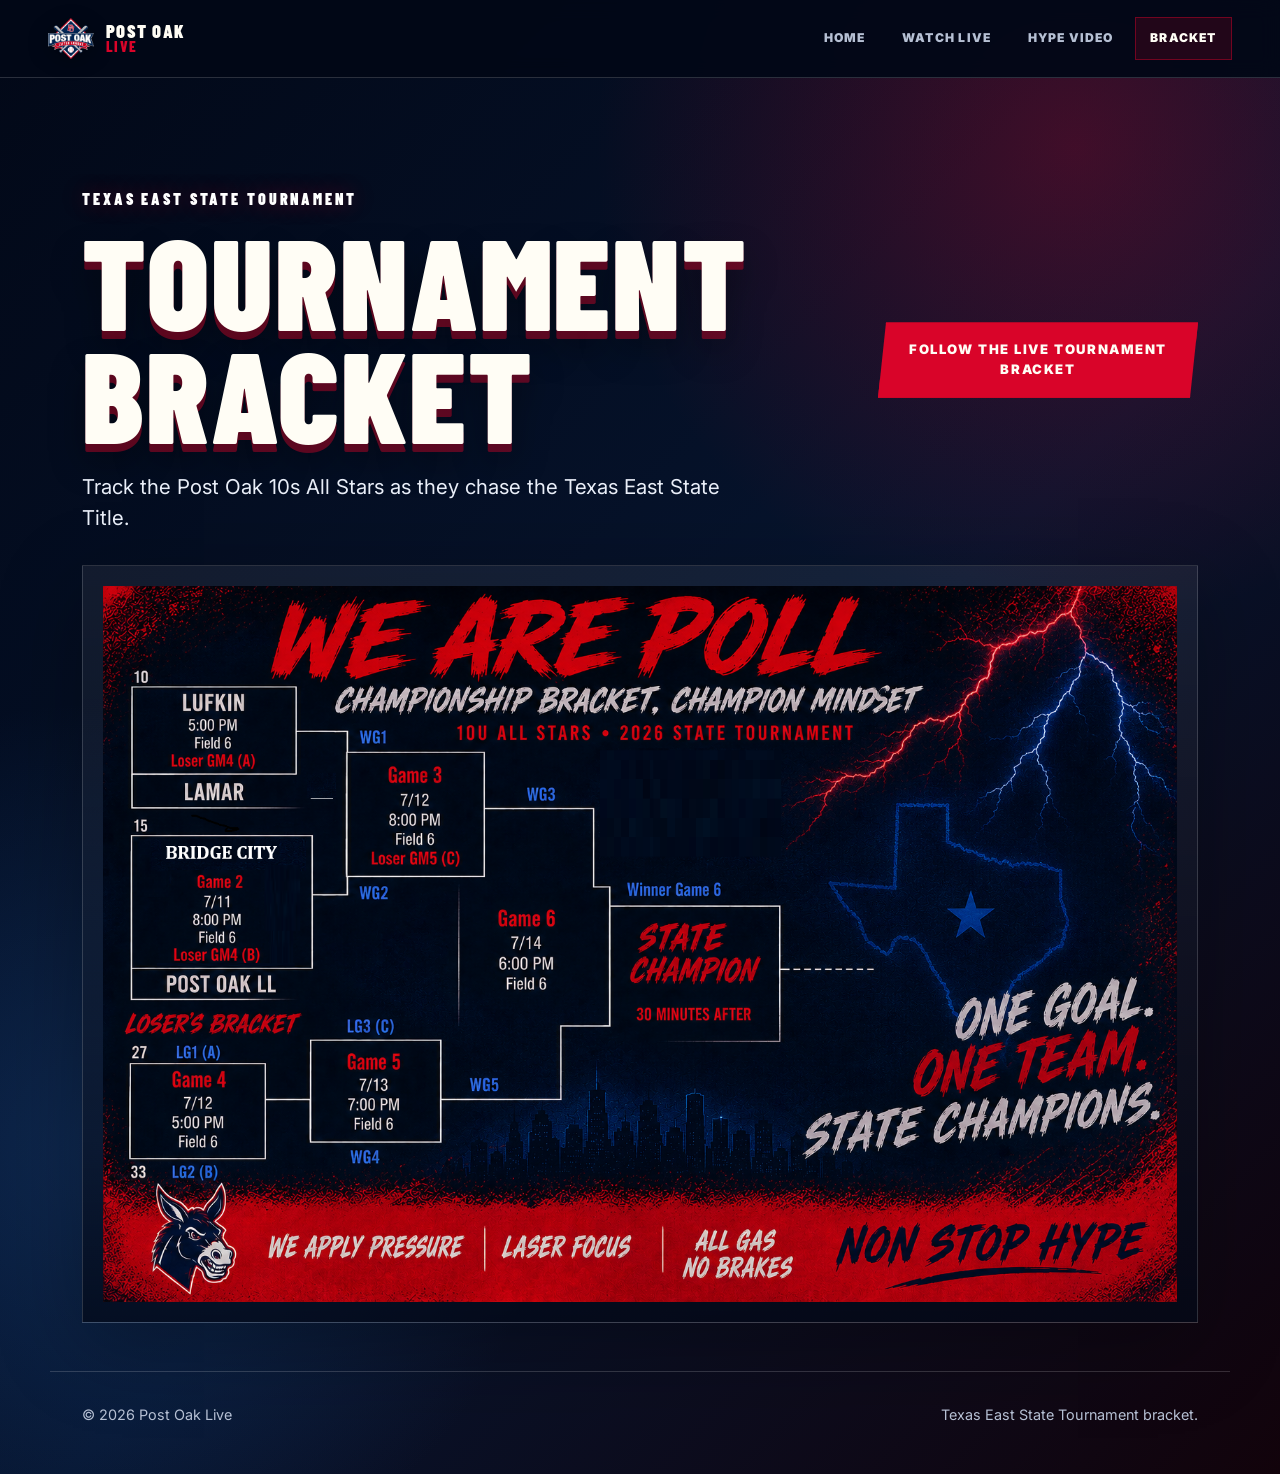
==== bracket.html @ ac1970f5 "Deploy clean Post Oak Live site" ====
<!doctype html>
<html lang="en">
<head>
  <meta charset="utf-8" />
  <meta name="viewport" content="width=device-width, initial-scale=1" />
  <title>Tournament Bracket | Post Oak Live</title>
  <meta name="description" content="View the Texas East tournament bracket for the Post Oak 10s All Stars." />
  <link rel="icon" href="assets/brand/post-oak-logo-512.png" />
  <link rel="preconnect" href="https://fonts.googleapis.com">
  <link rel="preconnect" href="https://fonts.gstatic.com" crossorigin>
  <link href="https://fonts.googleapis.com/css2?family=Barlow+Condensed:wght@500;600;700;800;900&family=Inter:wght@400;500;600;700;800&display=swap" rel="stylesheet">
  <link rel="stylesheet" href="styles.css" />
</head>
<body>
  <a class="skip-link" href="#main">Skip to content</a>
  <header class="site-header solid">
    <a class="brand" href="index.html" aria-label="Post Oak Live home">
      <img src="assets/brand/post-oak-logo-512.png" alt="Post Oak Little League logo" />
      <span><strong>Post Oak</strong><em>Live</em></span>
    </a>
    <nav aria-label="Primary navigation">
      <a class="nav-link" href="index.html">Home</a>
      <a class="nav-link" href="live.html">Watch Live</a>
      <a class="nav-link" href="hype.html">Hype Video</a>
      <a class="nav-link active" href="bracket.html">Bracket</a>
    </nav>
  </header>

  <main id="main" class="watch-page bracket-page">
    <section class="watch-hero bracket-hero">
      <div>
        <p class="eyebrow">Texas East State Tournament</p>
        <h1>Tournament Bracket</h1>
        <p class="lede">Track the Post Oak 10s All Stars as they chase the Texas East State Title.</p>
      </div>
      <a class="btn btn-primary" href="https://docs.google.com/spreadsheets/d/1FHuu6guCXyWBLNHMTBrC_aJTbhWqQGWR9Itczp3hhUU/edit?gid=936683304#gid=936683304" target="_blank" rel="noopener noreferrer">Follow the Live Tournament Bracket</a>
    </section>

    <section class="bracket-shell" aria-label="Texas East tournament bracket image">
      <img src="assets/bracket/texas-east-bracket.png" alt="Texas East Little League tournament bracket" />
    </section>
  </main>

  <footer class="site-footer">
    <span>© <span id="year"></span> Post Oak Live</span>
    <span>Texas East State Tournament bracket.</span>
  </footer>
  <script src="site.js"></script>
</body>
</html>
---- styles.css ----
:root {
  --navy: #061b3d;
  --navy-deep: #020817;
  --navy-ink: #0a2b5d;
  --red: #d90429;
  --red-deep: #8b0018;
  --white: #fffdf5;
  --ice: #e9eef8;
  --muted: #b6c0d4;
  --silver: #aeb6c3;
  --panel: rgba(5, 18, 42, 0.86);
  --line: rgba(255, 255, 255, 0.16);
  --red-line: rgba(217, 4, 41, 0.44);
  --max: 1180px;
  --header: 78px;
}
* { box-sizing: border-box; }
html { scroll-behavior: smooth; }
body {
  margin: 0;
  min-height: 100vh;
  background:
    radial-gradient(circle at 84% 10%, rgba(217, 4, 41, .28), transparent 30rem),
    radial-gradient(circle at 8% 78%, rgba(31, 83, 151, .34), transparent 28rem),
    linear-gradient(135deg, var(--navy-deep), #06142e 56%, #12030b);
  color: var(--white);
  font-family: Inter, system-ui, -apple-system, BlinkMacSystemFont, "Segoe UI", sans-serif;
  line-height: 1.5;
}
a { color: inherit; }
.skip-link {
  position: fixed; left: 1rem; top: 1rem; transform: translateY(-140%); z-index: 20;
  padding: .7rem 1rem; border: 1px solid var(--red); background: var(--navy-deep); color: var(--white);
}
.skip-link:focus { transform: translateY(0); }
.site-header {
  position: fixed; inset: 0 0 auto; z-index: 10; height: var(--header);
  display: flex; align-items: center; justify-content: space-between; gap: 1rem;
  padding: 0 clamp(1rem, 4vw, 3rem);
  background: linear-gradient(180deg, rgba(2, 8, 23, .92), rgba(2, 8, 23, .42), transparent);
  border-bottom: 1px solid transparent; backdrop-filter: blur(10px);
}
.site-header.solid, .site-header.is-scrolled { background: rgba(2, 8, 23, .94); border-bottom-color: var(--line); }
.brand { display: inline-flex; align-items: center; gap: .75rem; text-decoration: none; min-width: max-content; }
.brand img { width: 46px; height: 48px; object-fit: contain; filter: drop-shadow(0 4px 10px rgba(0,0,0,.35)); }
.brand span { display: grid; line-height: .9; text-transform: uppercase; letter-spacing: .08em; font-family: "Barlow Condensed", Inter, sans-serif; }
.brand strong { font-size: 1.15rem; font-weight: 900; }
.brand em { color: var(--red); font-style: normal; font-weight: 800; font-size: .95rem; }
nav { display: flex; align-items: center; gap: .35rem; }
.nav-link { text-decoration: none; text-transform: uppercase; letter-spacing: .1em; font-size: .76rem; font-weight: 900; color: var(--muted); padding: .7rem .9rem; border: 1px solid transparent; }
.nav-link:hover, .nav-link:focus-visible, .nav-link.active { color: var(--white); border-color: var(--red-line); background: rgba(217,4,41,.14); }
.scene { position: relative; overflow: hidden; min-height: 100svh; padding: calc(var(--header) + 4rem) clamp(1.2rem, 5vw, 5rem) 4rem; }
.hero { display: grid; grid-template-columns: minmax(0, 1fr) minmax(300px, 420px); align-items: end; gap: clamp(2rem, 5vw, 5rem); background:
    linear-gradient(90deg, rgba(2,8,23,.98), rgba(6,27,61,.78) 46%, rgba(6,27,61,.45)),
    radial-gradient(circle at 76% 40%, rgba(217,4,41,.28), transparent 23rem),
    linear-gradient(135deg, #020817, #08285a 58%, #0e0210);
}
.paint-scrape { position: absolute; inset: 0; opacity: .42; background:
    linear-gradient(115deg, transparent 0 44%, rgba(255,255,255,.18) 44.15% 44.38%, transparent 44.6%),
    linear-gradient(64deg, transparent 0 58%, rgba(217,4,41,.42) 58.15% 58.48%, transparent 58.7%),
    repeating-linear-gradient(-8deg, transparent 0 42px, rgba(255,255,255,.032) 43px 45px);
  transform: skewY(-4deg) scale(1.08); }
.hero-copy, .hero-card, .scorebug { position: relative; z-index: 1; }
.eyebrow { margin: 0 0 .85rem; color: #ffffff; font-family: "Barlow Condensed", Inter, sans-serif; text-transform: uppercase; letter-spacing: .18em; font-weight: 900; font-size: clamp(.84rem, 2vw, 1rem); text-shadow: 0 0 22px rgba(217,4,41,.45); }
h1, h2, h3 { margin: 0; font-family: "Barlow Condensed", Inter, sans-serif; text-transform: uppercase; line-height: .88; letter-spacing: .015em; }
h1 { max-width: 940px; font-size: clamp(4.2rem, 11.5vw, 10rem); font-weight: 900; text-shadow: 0 8px 0 rgba(217,4,41,.42), 0 18px 34px rgba(0,0,0,.35); }
h2 { font-size: clamp(3rem, 7vw, 6rem); font-weight: 900; }
h3 { font-size: clamp(2.25rem, 5vw, 4.4rem); font-weight: 900; }
.lede { max-width: 680px; margin: 1.4rem 0 0; color: var(--ice); font-size: clamp(1rem, 2vw, 1.28rem); }
.hero-actions { display: flex; flex-wrap: wrap; gap: 1rem; margin-top: 2rem; }
.btn { display: inline-flex; align-items: center; justify-content: center; min-height: 54px; padding: 1rem 1.35rem; border-radius: 0; border: 2px solid var(--line); text-decoration: none; text-transform: uppercase; letter-spacing: .12em; font-size: .82rem; font-weight: 900; transition: transform .18s ease, border-color .18s ease, background .18s ease; clip-path: polygon(8px 0, 100% 0, calc(100% - 8px) 100%, 0 100%); }
.btn:hover, .btn:focus-visible { transform: translateY(-2px); border-color: var(--white); }
.btn-primary { background: var(--red); color: var(--white); border-color: var(--red); }
.btn-secondary { background: rgba(255,255,255,.06); color: var(--white); }
.scorebug { position: absolute; top: calc(var(--header) + 2rem); right: clamp(1.2rem, 5vw, 5rem); display: flex; align-items: center; gap: .7rem; padding: .6rem .8rem; border: 1px solid var(--red-line); background: rgba(2,8,23,.62); font-size: .72rem; letter-spacing: .14em; text-transform: uppercase; color: var(--muted); }
.scorebug strong { color: var(--white); }
.hero-card { border: 1px solid var(--line); border-top: 5px solid var(--red); background: linear-gradient(180deg, rgba(6,27,61,.92), rgba(2,8,23,.76)); padding: 1.4rem; display: grid; grid-template-columns: 104px 1fr; gap: 1rem; box-shadow: 0 24px 80px rgba(0,0,0,.34); }
.hero-card img { width: 104px; height: 96px; object-fit: contain; }
.label, .panel-kicker { color: #ffffff; text-transform: uppercase; letter-spacing: .14em; font-size: .72rem; font-weight: 900; }
.hero-card strong { display: block; margin: .35rem 0; font-size: 1.1rem; }
.hero-card p { margin: 0; color: var(--muted); font-size: .94rem; }
.section { max-width: var(--max); margin: 0 auto; padding: clamp(4rem, 8vw, 7rem) clamp(1.2rem, 4vw, 2rem); }
.broadcast-grid { display: grid; grid-template-columns: 1fr 1fr; gap: 1rem; }
.section-heading { grid-column: 1 / -1; max-width: 760px; margin-bottom: 1rem; }
.feature-panel { min-height: 340px; display: flex; flex-direction: column; justify-content: flex-end; gap: .8rem; padding: clamp(1.3rem, 3vw, 2rem); border: 1px solid var(--line); background: linear-gradient(180deg, rgba(255,255,255,.06), rgba(2,8,23,.90)), var(--panel); position: relative; overflow: hidden; }
.feature-panel::before { content: ""; position: absolute; inset: -30% -18% auto auto; width: 18rem; height: 18rem; border: 2px solid rgba(217,4,41,.38); transform: rotate(22deg); }
.feature-panel > * { position: relative; z-index: 1; }
.feature-panel p { margin: 0; color: var(--muted); max-width: 34rem; }
.text-link { width: fit-content; color: #fff; font-weight: 900; text-transform: uppercase; letter-spacing: .1em; font-size: .82rem; text-decoration: none; border-bottom: 2px solid var(--red); }
.tournament-card { display: grid; grid-template-columns: minmax(0,1fr) minmax(260px, 420px); align-items: center; gap: clamp(1.5rem, 5vw, 4rem); border-top: 1px solid var(--line); }
.tournament-card img { width: 100%; border: 1px solid var(--line); box-shadow: 0 24px 70px rgba(0,0,0,.35); }
.identity-strip { padding-top: 0; }
.identity-strip div { border-top: 1px solid var(--line); border-bottom: 1px solid var(--line); display: grid; grid-template-columns: repeat(4, 1fr); }
.identity-strip span { padding: 1.2rem .9rem; text-align: center; color: var(--muted); text-transform: uppercase; letter-spacing: .12em; font-size: .78rem; font-weight: 900; }
.identity-strip span + span { border-left: 1px solid var(--line); }
.watch-page { padding: calc(var(--header) + 2rem) clamp(1rem, 4vw, 2rem) 3rem; max-width: var(--max); margin: 0 auto; }
.watch-hero { display: flex; align-items: end; justify-content: space-between; gap: 1.5rem; padding: clamp(2rem, 6vw, 5rem) 0 2rem; }
.watch-hero h1 { font-size: clamp(4rem, 10vw, 8rem); }
.media-shell { border: 1px solid var(--line); background: rgba(255,255,255,.04); padding: clamp(.7rem, 2vw, 1rem); }
.media-frame { position: relative; aspect-ratio: 16 / 9; background: #000; overflow: hidden; }
.media-frame iframe, .media-frame video { position: absolute; inset: 0; width: 100%; height: 100%; border: 0; object-fit: contain; background: #000; }
.media-fallback { display: flex; align-items: center; justify-content: space-between; gap: 1rem; padding: 1rem .2rem .2rem; color: var(--muted); }
.media-fallback strong { color: var(--white); }
.media-fallback p { margin: 0; max-width: 700px; }
.site-footer { max-width: var(--max); margin: 0 auto; padding: 2rem clamp(1.2rem, 4vw, 2rem) 3rem; display: flex; justify-content: space-between; gap: 1rem; color: var(--muted); border-top: 1px solid var(--line); font-size: .9rem; }
@media (max-width: 820px) {
  :root { --header: 68px; }
  .site-header { padding-inline: 1rem; }
  .brand img { width: 38px; height: 42px; }
  .brand strong { font-size: .98rem; }
  .brand em { font-size: .82rem; }
  nav { gap: 0; }
  .nav-link { font-size: .66rem; padding: .55rem .45rem; letter-spacing: .07em; }
  .hero { grid-template-columns: 1fr; align-items: end; padding-top: calc(var(--header) + 4rem); }
  .scorebug { left: 1.2rem; right: auto; top: calc(var(--header) + 1rem); }
  h1 { font-size: clamp(4rem, 18vw, 6.3rem); }
  .hero-card { grid-template-columns: 76px 1fr; }
  .hero-card img { width: 76px; height: 72px; }
  .broadcast-grid, .tournament-card { grid-template-columns: 1fr; }
  .feature-panel { min-height: 280px; }
  .identity-strip div { grid-template-columns: 1fr 1fr; }
  .identity-strip span:nth-child(3) { border-left: 0; border-top: 1px solid var(--line); }
  .identity-strip span:nth-child(4) { border-top: 1px solid var(--line); }
  .watch-hero, .media-fallback, .site-footer { flex-direction: column; align-items: flex-start; }
  .watch-hero .btn { width: 100%; }
}
@media (prefers-reduced-motion: reduce) { *, *::before, *::after { scroll-behavior: auto !important; transition: none !important; } }

.bracket-page .watch-hero { align-items: center; }
.bracket-page .watch-hero .btn { max-width: 320px; text-align: center; }
.bracket-shell {
  border: 1px solid var(--line);
  background: linear-gradient(180deg, rgba(255,255,255,.06), rgba(2,8,23,.74));
  padding: clamp(.65rem, 2vw, 1.25rem);
  overflow: auto;
  box-shadow: 0 24px 80px rgba(0,0,0,.28);
}
.bracket-shell img {
  display: block;
  width: 100%;
  min-width: min(920px, 100%);
  height: auto;
  background: #fff;
}
@media (max-width: 520px) {
  .site-header { height: auto; min-height: var(--header); align-items: flex-start; padding-block: .55rem; }
  .brand { padding-top: .2rem; }
  nav { flex-wrap: wrap; justify-content: flex-end; max-width: 220px; }
  .nav-link { padding: .42rem .38rem; font-size: .61rem; }
  .watch-page { padding-top: calc(var(--header) + 2.8rem); }
  .bracket-shell { margin-inline: -0.4rem; }
}
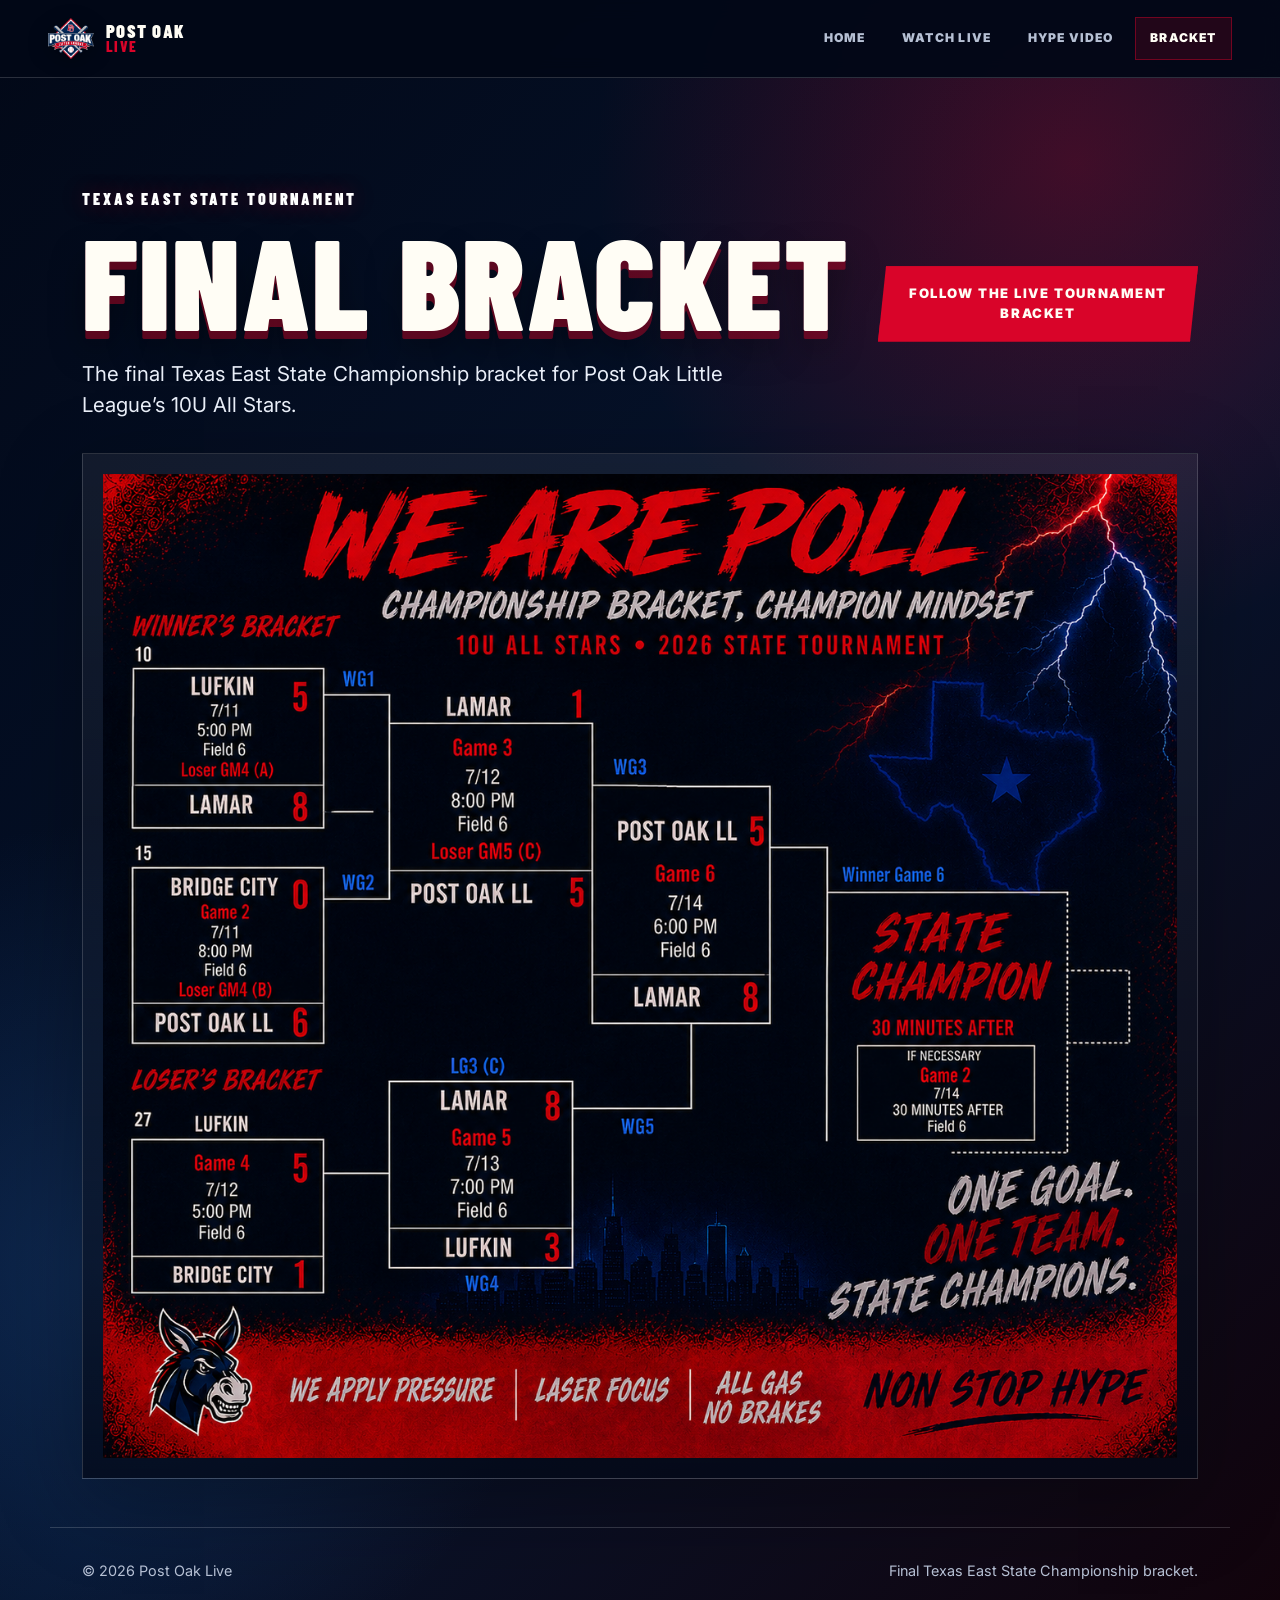
==== commit 96a47d62: "Add championship trailer and final media" ====
--- a/bracket.html
+++ b/bracket.html
@@ -3,8 +3,8 @@
 <head>
   <meta charset="utf-8" />
   <meta name="viewport" content="width=device-width, initial-scale=1" />
-  <title>Tournament Bracket | Post Oak Live</title>
-  <meta name="description" content="View the Texas East tournament bracket for the Post Oak 10s All Stars." />
+  <title>Final Bracket | Post Oak Live</title>
+  <meta name="description" content="View the final Texas East tournament bracket for the Post Oak 10U All Stars." />
   <link rel="icon" href="assets/brand/post-oak-logo-512.png" />
   <link rel="preconnect" href="https://fonts.googleapis.com">
   <link rel="preconnect" href="https://fonts.gstatic.com" crossorigin>
@@ -30,20 +30,20 @@
     <section class="watch-hero bracket-hero">
       <div>
         <p class="eyebrow">Texas East State Tournament</p>
-        <h1>Tournament Bracket</h1>
-        <p class="lede">Track the Post Oak 10s All Stars as they chase the Texas East State Title.</p>
+        <h1>Final Bracket</h1>
+        <p class="lede">The final Texas East State Championship bracket for Post Oak Little League’s 10U All Stars.</p>
       </div>
       <a class="btn btn-primary" href="https://docs.google.com/spreadsheets/d/1FHuu6guCXyWBLNHMTBrC_aJTbhWqQGWR9Itczp3hhUU/edit?gid=936683304#gid=936683304" target="_blank" rel="noopener noreferrer">Follow the Live Tournament Bracket</a>
     </section>
 
-    <section class="bracket-shell" aria-label="Texas East tournament bracket image">
-      <img src="assets/bracket/texas-east-bracket.png" alt="Texas East Little League tournament bracket" />
+    <section class="bracket-shell" aria-label="Final Texas East tournament bracket image">
+      <img src="assets/bracket/texas-east-bracket.png" alt="Final Texas East Little League tournament bracket" />
     </section>
   </main>
 
   <footer class="site-footer">
     <span>© <span id="year"></span> Post Oak Live</span>
-    <span>Texas East State Tournament bracket.</span>
+    <span>Final Texas East State Championship bracket.</span>
   </footer>
   <script src="site.js"></script>
 </body>
--- a/styles.css
+++ b/styles.css
@@ -61,6 +61,7 @@
     repeating-linear-gradient(-8deg, transparent 0 42px, rgba(255,255,255,.032) 43px 45px);
   transform: skewY(-4deg) scale(1.08); }
 .hero-copy, .hero-card, .scorebug { position: relative; z-index: 1; }
+.scorebug { text-decoration: none; }
 .eyebrow { margin: 0 0 .85rem; color: #ffffff; font-family: "Barlow Condensed", Inter, sans-serif; text-transform: uppercase; letter-spacing: .18em; font-weight: 900; font-size: clamp(.84rem, 2vw, 1rem); text-shadow: 0 0 22px rgba(217,4,41,.45); }
 h1, h2, h3 { margin: 0; font-family: "Barlow Condensed", Inter, sans-serif; text-transform: uppercase; line-height: .88; letter-spacing: .015em; }
 h1 { max-width: 940px; font-size: clamp(4.2rem, 11.5vw, 10rem); font-weight: 900; text-shadow: 0 8px 0 rgba(217,4,41,.42), 0 18px 34px rgba(0,0,0,.35); }
@@ -150,3 +151,174 @@
   .watch-page { padding-top: calc(var(--header) + 2.8rem); }
   .bracket-shell { margin-inline: -0.4rem; }
 }
+
+
+/* Championship landing page evolution */
+:root { --banner: 34px; }
+.championship-banner {
+  position: fixed;
+  inset: 0 0 auto;
+  z-index: 12;
+  min-height: var(--banner);
+  display: flex;
+  align-items: center;
+  justify-content: center;
+  padding: .45rem 1rem;
+  background: linear-gradient(90deg, rgba(139,0,24,.98), rgba(217,4,41,.96), rgba(139,0,24,.98));
+  border-bottom: 1px solid rgba(255,255,255,.22);
+  color: var(--white);
+  text-align: center;
+  font-family: "Barlow Condensed", Inter, sans-serif;
+  font-size: clamp(.78rem, 2.5vw, .96rem);
+  font-weight: 900;
+  letter-spacing: .14em;
+  text-transform: uppercase;
+  box-shadow: 0 10px 30px rgba(0,0,0,.28);
+}
+.championship-banner + .site-header { top: var(--banner); }
+.championship-banner ~ main .scene { padding-top: calc(var(--header) + var(--banner) + 4rem); }
+.championship-hero {
+  align-items: center;
+  background:
+    linear-gradient(90deg, rgba(2,8,23,.98), rgba(6,27,61,.80) 47%, rgba(6,27,61,.50)),
+    radial-gradient(circle at 78% 30%, rgba(217,4,41,.34), transparent 24rem),
+    radial-gradient(circle at 16% 80%, rgba(255,255,255,.08), transparent 20rem),
+    linear-gradient(135deg, #020817, #08285a 58%, #17030d);
+}
+.championship-hero h1 span { display: block; }
+.hero-subhead {
+  max-width: 780px;
+  margin: 1rem 0 0;
+  color: #fff;
+  font-family: "Barlow Condensed", Inter, sans-serif;
+  font-size: clamp(1.65rem, 4vw, 3rem);
+  font-weight: 900;
+  letter-spacing: .08em;
+  line-height: 1;
+  text-transform: uppercase;
+}
+.event-pill-grid {
+  display: flex;
+  flex-wrap: wrap;
+  gap: .65rem;
+  margin-top: 1.6rem;
+  max-width: 760px;
+}
+.event-pill-grid span {
+  border: 1px solid var(--red-line);
+  background: rgba(2,8,23,.58);
+  color: #fff;
+  padding: .7rem .85rem;
+  font-size: .82rem;
+  font-weight: 900;
+  letter-spacing: .1em;
+  text-transform: uppercase;
+}
+.championship-game-card { grid-template-columns: 92px 1fr; align-self: end; }
+.championship-game-card img { width: 92px; height: 88px; }
+.championship-game-card p { color: #fff; font-weight: 800; text-transform: uppercase; letter-spacing: .08em; }
+.championship-game-card dl { margin: 1rem 0; display: grid; gap: .55rem; }
+.championship-game-card dl div { border-top: 1px solid var(--line); padding-top: .55rem; }
+.championship-game-card dt { color: var(--muted); font-size: .68rem; text-transform: uppercase; letter-spacing: .14em; font-weight: 900; }
+.championship-game-card dd { margin: .1rem 0 0; color: #fff; font-weight: 900; }
+.championship-game-card small { display: inline-block; color: #fff; border-bottom: 2px solid var(--red); font-weight: 900; letter-spacing: .08em; text-transform: uppercase; }
+.championship-feature {
+  display: grid;
+  grid-template-columns: minmax(0, 1fr) minmax(320px, 500px);
+  align-items: center;
+  gap: 1rem;
+  border-top: 1px solid var(--line);
+}
+.championship-feature .section-heading { grid-column: 1 / 2; align-self: end; margin-bottom: 0; }
+.poster-callout {
+  grid-row: span 2;
+  align-self: center;
+  margin: 0;
+  aspect-ratio: 1 / 1;
+  display: flex;
+  align-items: center;
+  justify-content: center;
+  border: 1px solid var(--line);
+  background: rgba(255,255,255,.05);
+  padding: clamp(.65rem, 2vw, 1rem);
+  box-shadow: 0 24px 80px rgba(0,0,0,.34);
+}
+.poster-callout img {
+  display: block;
+  width: 100%;
+  height: auto;
+  max-width: 100%;
+  max-height: 100%;
+  object-fit: contain;
+  border: 1px solid rgba(255,255,255,.12);
+}
+.championship-panel { min-height: 290px; }
+.team-story {
+  display: grid;
+  grid-template-columns: minmax(280px, 470px) minmax(0, 1fr);
+  align-items: center;
+  gap: clamp(1.5rem, 5vw, 4rem);
+  border-top: 1px solid var(--line);
+}
+.story-copy p:not(.eyebrow):not(.lede) { color: var(--muted); max-width: 620px; font-size: 1.05rem; }
+.watercolor-frame {
+  margin: 0;
+  position: relative;
+  border: 1px solid var(--line);
+  padding: clamp(.65rem, 2vw, 1rem);
+  background: linear-gradient(180deg, rgba(255,255,255,.08), rgba(2,8,23,.72));
+  box-shadow: 0 24px 80px rgba(0,0,0,.34);
+}
+.watercolor-frame::before {
+  content: "";
+  position: absolute;
+  inset: -1px;
+  border-top: 5px solid var(--red);
+  pointer-events: none;
+}
+.watercolor-frame img { display: block; width: 100%; height: auto; }
+.watch-now-grid { border-top: 1px solid var(--line); }
+.watch-now-grid .live-panel { background: linear-gradient(180deg, rgba(217,4,41,.20), rgba(2,8,23,.90)), var(--panel); }
+@media (max-width: 820px) {
+  :root { --banner: 40px; }
+  .championship-banner { letter-spacing: .08em; line-height: 1.1; }
+  .championship-banner ~ main .scene { padding-top: calc(var(--header) + var(--banner) + 4.5rem); }
+  .championship-hero { align-items: end; }
+  .event-pill-grid { display: grid; grid-template-columns: 1fr; }
+  .event-pill-grid span { text-align: center; }
+  .championship-game-card { grid-template-columns: 76px 1fr; }
+  .championship-game-card img { width: 76px; height: 72px; }
+  .championship-feature, .team-story { grid-template-columns: 1fr; }
+  .championship-feature .section-heading { grid-column: auto; }
+  .poster-callout { grid-row: auto; order: 2; width: 100%; max-width: 560px; justify-self: center; }
+  .championship-panel { order: 3; }
+  .team-story { padding-top: clamp(4rem, 8vw, 7rem); }
+}
+@media (max-width: 520px) {
+  :root { --banner: 48px; }
+  .championship-banner + .site-header { top: var(--banner); }
+  .championship-banner ~ main .scene { padding-top: calc(var(--header) + var(--banner) + 5rem); }
+  .championship-hero .btn { width: 100%; }
+  .championship-hero h1 { font-size: clamp(3.65rem, 17vw, 5.4rem); }
+  .hero-subhead { font-size: clamp(1.35rem, 8vw, 2.1rem); }
+}
+
+
+/* Championship trailer / final media updates */
+.hype-page .watch-hero { padding-bottom: 1.2rem; }
+.hype-page .media-shell + .media-shell { margin-top: clamp(2rem, 5vw, 4rem); }
+.media-section-heading { padding: .25rem .2rem 1rem; max-width: 760px; }
+.media-section-heading h2 { font-size: clamp(2.5rem, 6vw, 5.2rem); }
+.media-section-heading p { margin: .7rem 0 0; color: var(--muted); font-size: clamp(1rem, 2vw, 1.16rem); }
+.trailer-shell { background: linear-gradient(180deg, rgba(217,4,41,.12), rgba(255,255,255,.04)); }
+.trailer-frame {
+  aspect-ratio: 9 / 16;
+  width: min(100%, 430px);
+  margin: 0 auto;
+}
+.trailer-frame video { object-fit: contain; }
+.secondary-video-shell { background: rgba(255,255,255,.035); }
+@media (max-width: 520px) {
+  .trailer-frame { width: 100%; }
+  .media-section-heading h2 { font-size: clamp(2.25rem, 13vw, 3.7rem); }
+}
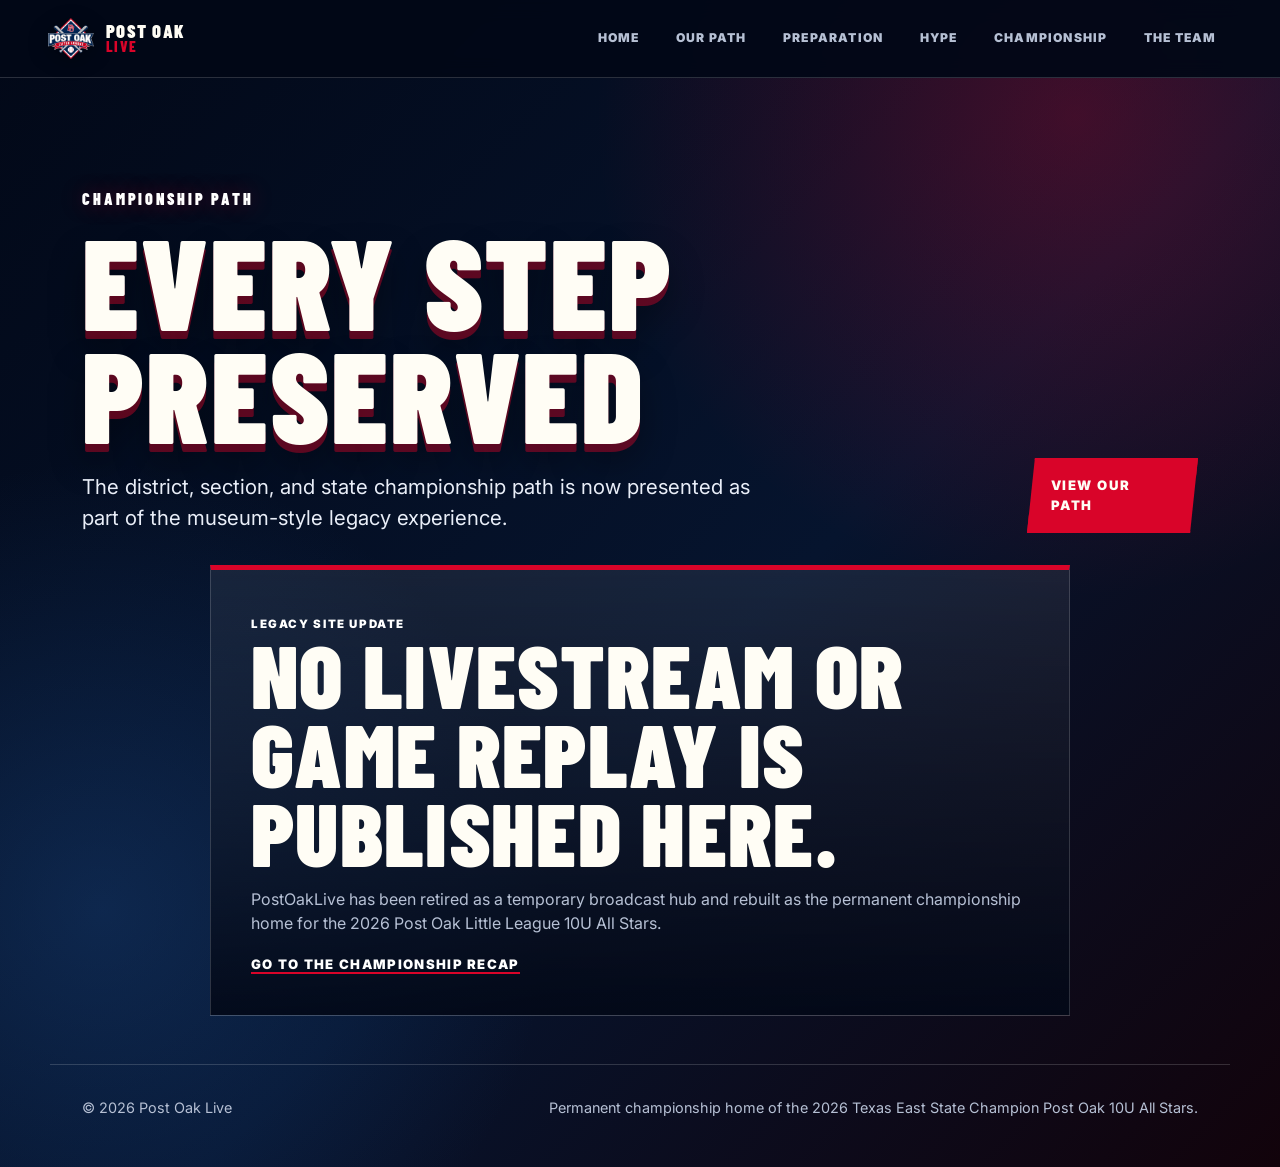
==== commit 023f3e20: "feat: launch PostOakLive legacy edition" ====
--- a/bracket.html
+++ b/bracket.html
@@ -3,48 +3,33 @@
 <head>
   <meta charset="utf-8" />
   <meta name="viewport" content="width=device-width, initial-scale=1" />
-  <title>Final Bracket | Post Oak Live</title>
-  <meta name="description" content="View the final Texas East tournament bracket for the Post Oak 10U All Stars." />
   <link rel="icon" href="assets/brand/post-oak-logo-512.png" />
   <link rel="preconnect" href="https://fonts.googleapis.com">
   <link rel="preconnect" href="https://fonts.gstatic.com" crossorigin>
   <link href="https://fonts.googleapis.com/css2?family=Barlow+Condensed:wght@500;600;700;800;900&family=Inter:wght@400;500;600;700;800&display=swap" rel="stylesheet">
   <link rel="stylesheet" href="styles.css" />
+  <title>Championship Path | Post Oak Live</title>
+  <meta name="description" content="District, section, and state bracket artwork are now part of the permanent championship legacy homepage." />
 </head>
-<body>
+<body class="legacy-site">
   <a class="skip-link" href="#main">Skip to content</a>
-  <header class="site-header solid">
-    <a class="brand" href="index.html" aria-label="Post Oak Live home">
-      <img src="assets/brand/post-oak-logo-512.png" alt="Post Oak Little League logo" />
-      <span><strong>Post Oak</strong><em>Live</em></span>
-    </a>
-    <nav aria-label="Primary navigation">
-      <a class="nav-link" href="index.html">Home</a>
-      <a class="nav-link" href="live.html">Watch Live</a>
-      <a class="nav-link" href="hype.html">Hype Video</a>
-      <a class="nav-link active" href="bracket.html">Bracket</a>
-    </nav>
-  </header>
-
-  <main id="main" class="watch-page bracket-page">
-    <section class="watch-hero bracket-hero">
+  <header class="site-header solid"><a class="brand" href="index.html" aria-label="Post Oak Live championship legacy home"><img src="assets/brand/post-oak-logo-512.png" alt="Post Oak Little League logo" /><span><strong>Post Oak</strong><em>Live</em></span></a><nav aria-label="Primary navigation"><a class="nav-link" href="index.html#top">Home</a><a class="nav-link" href="index.html#path">Our Path</a><a class="nav-link" href="index.html#preparation">Preparation</a><a class="nav-link" href="index.html#hype">Hype</a><a class="nav-link" href="index.html#championship">Championship</a><a class="nav-link" href="index.html#team">The Team</a></nav></header>
+  <main id="main" class="watch-page legacy-retired">
+    <section class="watch-hero">
       <div>
-        <p class="eyebrow">Texas East State Tournament</p>
-        <h1>Final Bracket</h1>
-        <p class="lede">The final Texas East State Championship bracket for Post Oak Little League’s 10U All Stars.</p>
+        <p class="eyebrow">Championship Path</p>
+        <h1>Every Step Preserved</h1>
+        <p class="lede">The district, section, and state championship path is now presented as part of the museum-style legacy experience.</p>
       </div>
-      <a class="btn btn-primary" href="https://docs.google.com/spreadsheets/d/1FHuu6guCXyWBLNHMTBrC_aJTbhWqQGWR9Itczp3hhUU/edit?gid=936683304#gid=936683304" target="_blank" rel="noopener noreferrer">Follow the Live Tournament Bracket</a>
+      <a class="btn btn-primary" href="index.html#path">View Our Path</a>
     </section>
-
-    <section class="bracket-shell" aria-label="Final Texas East tournament bracket image">
-      <img src="assets/bracket/texas-east-bracket.png" alt="Final Texas East Little League tournament bracket" />
+    <section class="legacy-retired-card">
+      <span class="panel-kicker">Legacy Site Update</span>
+      <h2>No livestream or game replay is published here.</h2>
+      <p>PostOakLive has been retired as a temporary broadcast hub and rebuilt as the permanent championship home for the 2026 Post Oak Little League 10U All Stars.</p>
+      <a class="text-link" href="index.html#championship">Go to the championship recap</a>
     </section>
   </main>
-
-  <footer class="site-footer">
-    <span>© <span id="year"></span> Post Oak Live</span>
-    <span>Final Texas East State Championship bracket.</span>
-  </footer>
-  <script src="site.js"></script>
+  <footer class="site-footer"><span>© <span id="year"></span> Post Oak Live</span><span>Permanent championship home of the 2026 Texas East State Champion Post Oak 10U All Stars.</span></footer><script src="site.js"></script>
 </body>
 </html>
--- a/styles.css
+++ b/styles.css
@@ -322,3 +322,70 @@
   .trailer-frame { width: 100%; }
   .media-section-heading h2 { font-size: clamp(2.25rem, 13vw, 3.7rem); }
 }
+
+
+/* P001 Legacy Edition — permanent championship museum evolution */
+.legacy-site .championship-banner { background: linear-gradient(90deg, rgba(2,8,23,.96), rgba(217,4,41,.96), rgba(2,8,23,.96)); }
+.legacy-site .site-header nav { flex-wrap: wrap; justify-content: flex-end; }
+.legacy-hero { min-height: 100svh; }
+.legacy-hero h1 { font-size: clamp(4rem, 10.8vw, 9.4rem); }
+.legacy-preserve { margin-top: .65rem; font-weight: 800; color: #fff; }
+.legacy-scorebug { align-items: flex-start; flex-direction: column; gap: .2rem; }
+.legacy-pill-grid { max-width: 900px; }
+.legacy-card dl { grid-template-columns: 1fr; }
+.story-deck { border-top: 1px solid var(--line); border-bottom: 1px solid var(--line); }
+.story-deck h2 { max-width: 1040px; font-size: clamp(3.2rem, 8vw, 7.4rem); line-height: .92; }
+.legacy-path .section-heading, .media-museum .section-heading, .numbers-section .section-heading { max-width: 920px; }
+.chapter-grid { display: grid; gap: clamp(1.4rem, 4vw, 3rem); }
+.chapter-card { display: grid; grid-template-columns: minmax(0, 1.35fr) minmax(280px, .8fr); gap: clamp(1.2rem, 4vw, 3rem); align-items: center; padding: clamp(1rem, 2vw, 1.4rem); border: 1px solid var(--line); background: linear-gradient(135deg, rgba(255,255,255,.055), rgba(2,8,23,.72)); box-shadow: 0 24px 80px rgba(0,0,0,.24); }
+.chapter-card.reverse { grid-template-columns: minmax(280px, .8fr) minmax(0, 1.35fr); }
+.chapter-card.reverse a { order: 2; }
+.chapter-card.reverse div { order: 1; }
+.chapter-card a { display: block; background: #fff; border: 1px solid rgba(255,255,255,.18); overflow: hidden; }
+.chapter-card img { display: block; width: 100%; height: auto; transition: transform .25s ease; }
+.chapter-card a:hover img, .chapter-card a:focus-visible img { transform: scale(1.015); }
+.chapter-card h3 { margin-top: .65rem; font-size: clamp(2.2rem, 5vw, 4.8rem); }
+.chapter-card p { margin: 1rem 0 0; color: var(--muted); font-size: clamp(1rem, 1.7vw, 1.12rem); }
+.media-card-grid { display: grid; grid-template-columns: repeat(3, minmax(0, 1fr)); gap: 1rem; }
+.hype-grid { display: grid; grid-template-columns: repeat(2, minmax(0, 1fr)); gap: 1rem; }
+.video-card { border: 1px solid var(--line); border-top: 5px solid var(--red); background: linear-gradient(180deg, rgba(255,255,255,.055), rgba(2,8,23,.88)); box-shadow: 0 24px 70px rgba(0,0,0,.24); overflow: hidden; }
+.video-card video { display: block; width: 100%; aspect-ratio: 9 / 16; object-fit: cover; background: #000; }
+.feature-video-card video { aspect-ratio: 16 / 9; object-fit: contain; }
+.video-card div { padding: 1rem; }
+.video-card h3 { margin-top: .45rem; font-size: clamp(1.8rem, 3.8vw, 3rem); }
+.legacy-championship { border-top: 1px solid var(--line); }
+.legacy-poster { grid-row: span 2; }
+.recap-panel { min-height: 290px; padding: clamp(1.3rem, 3vw, 2rem); border: 1px solid var(--line); background: linear-gradient(180deg, rgba(217,4,41,.16), rgba(2,8,23,.90)); }
+.recap-panel h3 { margin-top: .65rem; font-size: clamp(2.3rem, 4.8vw, 4.4rem); }
+.recap-panel p { color: var(--muted); max-width: 720px; }
+.box-score { display: grid; grid-template-columns: repeat(2, minmax(0, 1fr)); gap: .75rem; margin: 1.25rem 0 0; }
+.box-score div { border: 1px solid var(--line); background: rgba(255,255,255,.045); padding: .85rem; }
+.box-score dt { color: var(--muted); text-transform: uppercase; letter-spacing: .12em; font-size: .72rem; font-weight: 900; }
+.box-score dd { margin: .2rem 0 0; color: #fff; font-weight: 900; }
+.legacy-team { border-top: 1px solid var(--line); }
+.number-grid { display: grid; grid-template-columns: repeat(7, minmax(0, 1fr)); gap: .75rem; }
+.number-grid div { min-height: 190px; display: flex; flex-direction: column; justify-content: center; border: 1px solid var(--line); background: linear-gradient(180deg, rgba(255,255,255,.07), rgba(2,8,23,.88)); padding: 1rem; text-align: center; }
+.number-grid strong { font-family: "Barlow Condensed", Inter, sans-serif; font-size: clamp(3rem, 6vw, 5.5rem); line-height: .85; color: #fff; text-shadow: 0 5px 0 rgba(217,4,41,.42); }
+.number-grid span { margin-top: .8rem; color: var(--muted); text-transform: uppercase; font-size: .74rem; letter-spacing: .11em; font-weight: 900; }
+.thanks-section { border-top: 1px solid var(--line); text-align: center; }
+.thanks-section h2, .thanks-section .lede, .thanks-section p { margin-left: auto; margin-right: auto; }
+.thanks-section p:not(.eyebrow):not(.lede) { max-width: 820px; color: var(--muted); }
+.legacy-retired { min-height: 70svh; }
+.legacy-retired-card { max-width: 860px; margin: 0 auto; border: 1px solid var(--line); border-top: 5px solid var(--red); background: linear-gradient(180deg, rgba(255,255,255,.07), rgba(2,8,23,.9)); padding: clamp(1.4rem, 4vw, 2.5rem); }
+.legacy-retired-card p { color: var(--muted); }
+@media (max-width: 980px) {
+  .media-card-grid, .hype-grid, .number-grid { grid-template-columns: 1fr 1fr; }
+  .chapter-card, .chapter-card.reverse { grid-template-columns: 1fr; }
+  .chapter-card.reverse a, .chapter-card.reverse div { order: initial; }
+}
+@media (max-width: 820px) {
+  .legacy-scorebug { position: relative; top: auto; left: auto; right: auto; width: fit-content; margin-bottom: 1rem; }
+  .legacy-hero { padding-top: calc(var(--header) + var(--banner) + 4rem); }
+  .media-card-grid, .hype-grid, .number-grid, .box-score { grid-template-columns: 1fr; }
+  .number-grid div { min-height: 150px; }
+}
+@media (max-width: 520px) {
+  .legacy-site .site-header nav { max-width: 260px; }
+  .legacy-site .nav-link { font-size: .58rem; }
+  .story-deck h2 { font-size: clamp(2.8rem, 15vw, 4.4rem); }
+}
